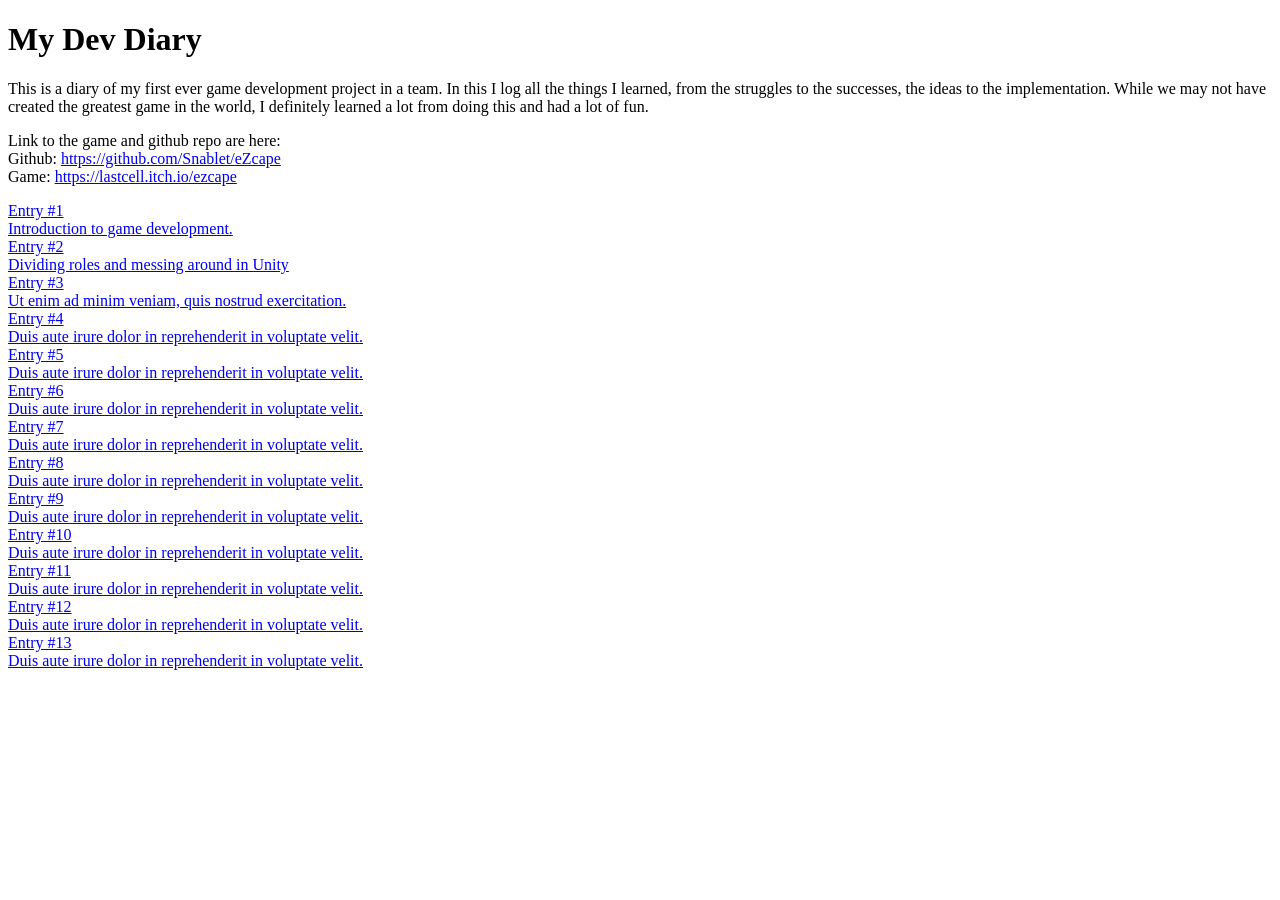
==== index.html @ 2b4e0ff0 "updated links again fixed links not working" ====
<!DOCTYPE html>
<html lang="en">
<head>
  <meta charset="UTF-8">
  <meta name="viewport" content="width=device-width, initial-scale=1.0">
  <title>Blank Template · Latin Pages</title>
  <link rel="stylesheet" href="/DevDiary/style.css">
</head>
<body>

<div class="container">
  <h1 class="title">My Dev Diary</h1>

  <p class="description">
    This is a diary of my first ever game development project in a team. In this I log all the things I learned, from the 
    struggles to the successes, the ideas to the implementation. While we may not have created the greatest game in the world, 
    I definitely learned a lot from doing this and had a lot of fun.
    <div>
    Link to the game and github repo are here:

    <div>Github: <a href="https://github.com/Snablet/eZcape">https://github.com/Snablet/eZcape</a></div>
    <div>Game: <a href="https://lastcell.itch.io/ezcape">https://lastcell.itch.io/ezcape</a></div>
    <div>

  </p>

  <div class="links">
    <a href="page1.html" class="link-card" rel="noopener noreferrer">
      <div class="card-title">Entry #1</div>
      <div class="card-desc">Introduction to game development.</div>
    </a>

    <a href="page2.html" class="link-card" rel="noopener noreferrer">
      <div class="card-title">Entry #2</div>
      <div class="card-desc">Dividing roles and messing around in Unity</div>
    </a>

    <a href="page3.html" class="link-card" rel="noopener noreferrer">
      <div class="card-title">Entry #3</div>
      <div class="card-desc">Ut enim ad minim veniam, quis nostrud exercitation.</div>
    </a>

    <a href="page4.html" class="link-card" rel="noopener noreferrer">
      <div class="card-title">Entry #4</div>
      <div class="card-desc">Duis aute irure dolor in reprehenderit in voluptate velit.</div>
    </a>
    
    <a href="page5.html" class="link-card" rel="noopener noreferrer">
      <div class="card-title">Entry #5</div>
      <div class="card-desc">Duis aute irure dolor in reprehenderit in voluptate velit.</div>
    </a>

    <a href="page6.html" class="link-card" rel="noopener noreferrer">
      <div class="card-title">Entry #6</div>
      <div class="card-desc">Duis aute irure dolor in reprehenderit in voluptate velit.</div>
    </a>

    <a href="page7.html" class="link-card" rel="noopener noreferrer">
      <div class="card-title">Entry #7</div>
      <div class="card-desc">Duis aute irure dolor in reprehenderit in voluptate velit.</div>
    </a>

    <a href="page8.html" class="link-card" rel="noopener noreferrer">
      <div class="card-title">Entry #8</div>
      <div class="card-desc">Duis aute irure dolor in reprehenderit in voluptate velit.</div>
    </a>

    <a href="page9.html" class="link-card" rel="noopener noreferrer">
      <div class="card-title">Entry #9</div>
      <div class="card-desc">Duis aute irure dolor in reprehenderit in voluptate velit.</div>
    </a>

    <a href="page10.html" class="link-card" rel="noopener noreferrer">
      <div class="card-title">Entry #10</div>
      <div class="card-desc">Duis aute irure dolor in reprehenderit in voluptate velit.</div>
    </a>

    <a href="page11.html" class="link-card" rel="noopener noreferrer">
      <div class="card-title">Entry #11</div>
      <div class="card-desc">Duis aute irure dolor in reprehenderit in voluptate velit.</div>
    </a>

    <a href="page12.html" class="link-card" rel="noopener noreferrer">
      <div class="card-title">Entry #12</div>
      <div class="card-desc">Duis aute irure dolor in reprehenderit in voluptate velit.</div>
    </a>

    <a href="page13.html" class="link-card" rel="noopener noreferrer">
      <div class="card-title">Entry #13</div>
      <div class="card-desc">Duis aute irure dolor in reprehenderit in voluptate velit.</div>
    </a>
  </div>
</div>

</body>
</html>
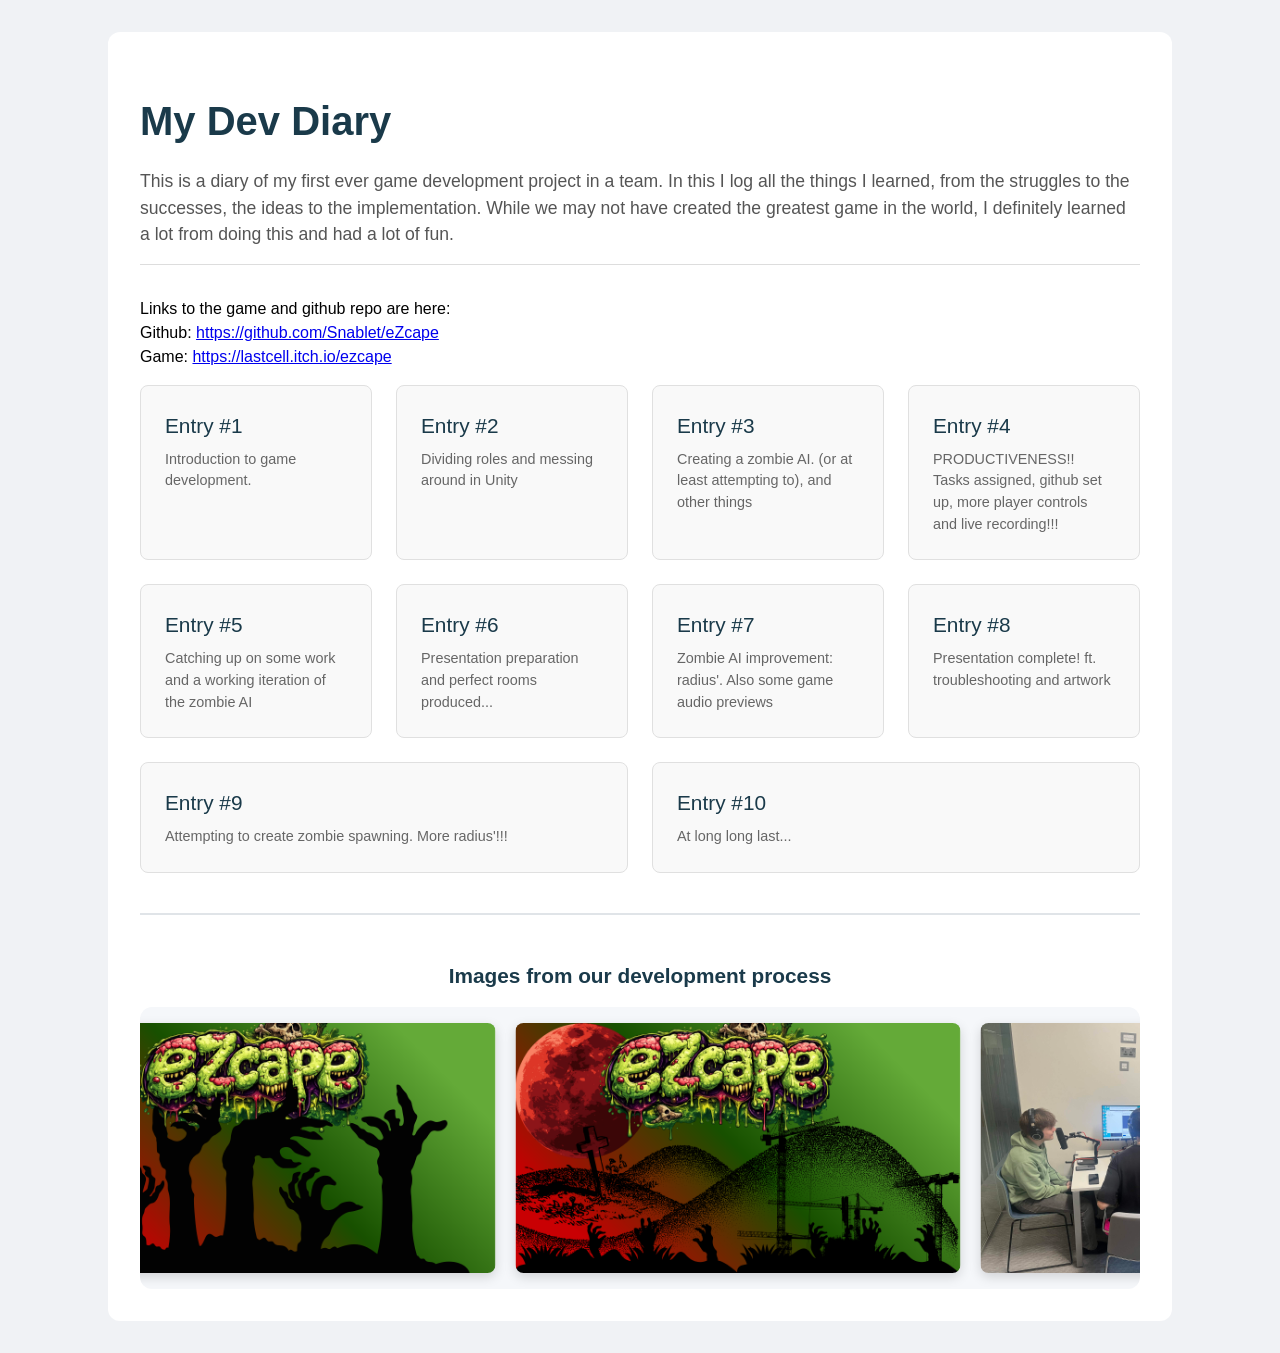
==== commit 58e1dbd2: "Uploading all old files from computer Successfully fixed and edited each entry appropriately" ====
--- a/index.html
+++ b/index.html
@@ -3,8 +3,10 @@
 <head>
   <meta charset="UTF-8">
   <meta name="viewport" content="width=device-width, initial-scale=1.0">
-  <title>Blank Template · Latin Pages</title>
+  <title>Dev Diary</title>
   <link rel="stylesheet" href="/DevDiary/style.css">
+  <title>Dev Diary!!!</title>
+  <link rel="stylesheet" href="style.css">
 </head>
 <body>
 
@@ -16,7 +18,7 @@
     struggles to the successes, the ideas to the implementation. While we may not have created the greatest game in the world, 
     I definitely learned a lot from doing this and had a lot of fun.
     <div>
-    Link to the game and github repo are here:
+    Links to the game and github repo are here:
 
     <div>Github: <a href="https://github.com/Snablet/eZcape">https://github.com/Snablet/eZcape</a></div>
     <div>Game: <a href="https://lastcell.itch.io/ezcape">https://lastcell.itch.io/ezcape</a></div>
@@ -37,60 +39,125 @@
 
     <a href="page3.html" class="link-card" rel="noopener noreferrer">
       <div class="card-title">Entry #3</div>
-      <div class="card-desc">Ut enim ad minim veniam, quis nostrud exercitation.</div>
+      <div class="card-desc">Creating a zombie AI. (or at least attempting to), and other things</div>
     </a>
 
     <a href="page4.html" class="link-card" rel="noopener noreferrer">
       <div class="card-title">Entry #4</div>
-      <div class="card-desc">Duis aute irure dolor in reprehenderit in voluptate velit.</div>
+      <div class="card-desc">PRODUCTIVENESS!! Tasks assigned, github set up, more player controls and live recording!!!</div>
     </a>
     
     <a href="page5.html" class="link-card" rel="noopener noreferrer">
       <div class="card-title">Entry #5</div>
-      <div class="card-desc">Duis aute irure dolor in reprehenderit in voluptate velit.</div>
+      <div class="card-desc">Catching up on some work and a working iteration of the zombie AI</div>
     </a>
 
     <a href="page6.html" class="link-card" rel="noopener noreferrer">
       <div class="card-title">Entry #6</div>
-      <div class="card-desc">Duis aute irure dolor in reprehenderit in voluptate velit.</div>
+      <div class="card-desc">Presentation preparation and perfect rooms produced...</div>
     </a>
 
     <a href="page7.html" class="link-card" rel="noopener noreferrer">
       <div class="card-title">Entry #7</div>
-      <div class="card-desc">Duis aute irure dolor in reprehenderit in voluptate velit.</div>
+      <div class="card-desc">Zombie AI improvement: radius'. Also some game audio previews</div>
     </a>
 
     <a href="page8.html" class="link-card" rel="noopener noreferrer">
       <div class="card-title">Entry #8</div>
-      <div class="card-desc">Duis aute irure dolor in reprehenderit in voluptate velit.</div>
+      <div class="card-desc">Presentation complete! ft. troubleshooting and artwork</div>
     </a>
 
     <a href="page9.html" class="link-card" rel="noopener noreferrer">
       <div class="card-title">Entry #9</div>
-      <div class="card-desc">Duis aute irure dolor in reprehenderit in voluptate velit.</div>
+      <div class="card-desc">Attempting to create zombie spawning. More radius'!!!</div>
     </a>
 
     <a href="page10.html" class="link-card" rel="noopener noreferrer">
       <div class="card-title">Entry #10</div>
-      <div class="card-desc">Duis aute irure dolor in reprehenderit in voluptate velit.</div>
-    </a>
-
-    <a href="page11.html" class="link-card" rel="noopener noreferrer">
-      <div class="card-title">Entry #11</div>
-      <div class="card-desc">Duis aute irure dolor in reprehenderit in voluptate velit.</div>
-    </a>
-
-    <a href="page12.html" class="link-card" rel="noopener noreferrer">
-      <div class="card-title">Entry #12</div>
-      <div class="card-desc">Duis aute irure dolor in reprehenderit in voluptate velit.</div>
-    </a>
-
-    <a href="page13.html" class="link-card" rel="noopener noreferrer">
-      <div class="card-title">Entry #13</div>
-      <div class="card-desc">Duis aute irure dolor in reprehenderit in voluptate velit.</div>
+      <div class="card-desc">At long long last...</div>
     </a>
   </div>
 </div>
+  
+  <div class="banner-container">
+    <h3 class="banner-title">Images from our development process</h3>
+    <div class="marquee-wrapper">
+      <div class="marquee-track" id="marqueeTrack"></div>
+    </div>
+  </div>
+</div>
+<script>
+const screenshotFiles = [];
+//change 12 to number of images
+for (let i = 1; i <= 17; i++) {
+  screenshotFiles.push(`/assets/images/${i}.png`);
+}
 
+const marqueeTrack = document.getElementById("marqueeTrack");
+let lastRandomIndex = -1;
+
+function getRandomImage() {
+  let randomIndex = Math.floor(Math.random() * screenshotFiles.length);
+  
+  while (randomIndex === lastRandomIndex) {
+    randomIndex = Math.floor(Math.random() * screenshotFiles.length);
+  }
+  
+  lastRandomIndex = randomIndex;
+  return screenshotFiles[randomIndex];
+}
+
+function createImageElement(src) {
+  const img = document.createElement("img");
+  img.src = src;
+  img.alt = "Development screenshot";
+  img.loading = "lazy";
+  return img;
+}
+//change number to the amount of images you want it to be scrolling through at once
+const numberOfImages = 30;
+
+for (let i = 0; i < numberOfImages; i++) {
+  const randomImage = getRandomImage();
+  const img = createImageElement(randomImage);
+  marqueeTrack.appendChild(img);
+}
+
+for (let i = 0; i < numberOfImages; i++) {
+  const randomImage = getRandomImage();
+  const img = createImageElement(randomImage);
+  marqueeTrack.appendChild(img.cloneNode(true));
+}
+
+setInterval(() => {
+  const allImages = marqueeTrack.querySelectorAll("img");
+  const numberOfImagesToReplace = Math.floor(Math.random() * 5) + 3;
+  
+  for (let i = 0; i < numberOfImagesToReplace; i++) {
+    const randomImageIndex = Math.floor(Math.random() * allImages.length);
+    const newRandomImage = getRandomImage();
+    allImages[randomImageIndex].src = newRandomImage;
+  }
+}, 5000);
+
+let scrollPosition = 0;
+//change scroll speed here (higher=faster)
+const scrollSpeed = 1.5;
+
+function scrollMarquee() {
+  scrollPosition -= scrollSpeed;
+  marqueeTrack.style.transform = `translateX(${scrollPosition}px)`;
+  
+  const trackWidth = marqueeTrack.scrollWidth / 2;
+  
+  if (Math.abs(scrollPosition) >= trackWidth) {
+    scrollPosition = 0;
+  }
+  
+  requestAnimationFrame(scrollMarquee);
+}
+
+scrollMarquee();
+</script>
 </body>
 </html>
--- a/style.css
+++ b/style.css
@@ -0,0 +1,220 @@
+body {
+  background: #f0f2f5;
+  font-family: Arial, Helvetica, sans-serif;
+  margin: 0;
+  padding: 2rem;
+  line-height: 1.5;
+}
+
+.container {
+  max-width: 1000px;
+  margin: 0 auto;
+  background: white;
+  padding: 2rem;
+  border-radius: 12px;
+}
+
+.title {
+  font-size: 2.5rem;
+  margin-bottom: 0.5rem;
+  color: #1a3a4a;
+}
+
+.description {
+  font-size: 1.1rem;
+  color: #555;
+  margin-bottom: 2rem;
+  padding-bottom: 1rem;
+  border-bottom: 1px solid #ddd;
+}
+
+.links {
+  display: flex;
+  gap: 1.5rem;
+  flex-wrap: wrap;
+}
+
+.link-card {
+  flex: 1;
+  min-width: 180px;
+  background: #f9f9f9;
+  padding: 1.5rem;
+  border-radius: 8px;
+  text-decoration: none;
+  color: #333;
+  border: 1px solid #e0e0e0;
+  transition: 0.2s;
+}
+
+.link-card:hover {
+  background: #eef2f5;
+  border-color: #aaa;
+}
+
+.card-icon {
+  font-size: 2rem;
+  margin-bottom: 0.75rem;
+}
+
+.card-title {
+  font-size: 1.3rem;
+  margin-bottom: 0.5rem;
+  color: #1a3a4a;
+}
+
+.card-desc {
+  font-size: 0.9rem;
+  color: #666;
+}
+
+@media (max-width: 700px) {
+  .links {
+    flex-direction: column;
+  }
+  .link-card {
+    min-width: auto;
+  }
+  body {
+    padding: 1rem;
+  }
+}
+
+/* Banner Styles */
+.banner-container {
+  margin-top: 2.5rem;
+  padding-top: 1.5rem;
+  border-top: 2px solid #e0e4e8;
+  text-align: center;
+}
+
+.banner-title {
+  font-size: 1.3rem;
+  color: #1a3a4a;
+  margin-bottom: 1rem;
+}
+
+.marquee-wrapper {
+  width: 100%;
+  overflow: hidden;
+  background: #f5f7fa;
+  border-radius: 12px;
+  padding: 1rem 0;
+  position: relative;
+}
+
+.marquee-track {
+  display: flex;
+  gap: 20px;
+  width: fit-content;
+}
+
+.marquee-track img {
+  height: 250px;
+  width: auto;
+  border-radius: 8px;
+  box-shadow: 0 4px 12px rgba(0,0,0,0.15);
+  object-fit: cover;
+  transition: transform 0.2s;
+}
+
+.marquee-track img:hover {
+  transform: scale(1.05);
+}
+
+.banner-caption {
+  margin-top: 0.75rem;
+  font-size: 0.85rem;
+  color: #666;
+  font-style: italic;
+}
+
+@keyframes scrollHorizontal {
+  0% {
+    transform: translateX(0);
+  }
+  100% {
+    transform: translateX(-50%);
+  }
+}
+
+@media (max-width: 768px) {
+  .marquee-track img {
+    height: 150px;
+  }
+}
+
+/* Page Styles (for diary entries) */
+.page-container { 
+  max-width: 900px; 
+  margin: 2rem auto; 
+  background: #f0f2f5; 
+  border-radius: 2rem; 
+  box-shadow: 0 12px 30px rgba(0,0,0,0.05); 
+  padding: 2rem;
+}
+
+.white-box {
+  background: white;
+  border-radius: 1.5rem;
+  padding: 2rem;
+  box-shadow: 0 2px 8px rgba(0,0,0,0.05);
+}
+
+.page-title { 
+  font-size: 2.2rem; 
+  font-weight: 700; 
+  color: #1f3b4c; 
+  margin-bottom: 0.5rem; 
+  padding-bottom: 0.75rem; 
+  border-bottom: 3px solid #1f3b4c; 
+  display: inline-block; 
+}
+
+.latin-sample { 
+  background: transparent; 
+  padding: 0; 
+  border-left: none; 
+  line-height: 1.6; 
+  margin: 1.5rem 0; 
+}
+
+.button-group {
+  display: flex;
+  justify-content: space-between;
+  align-items: center;
+  margin-top: 2rem;
+  padding-top: 1rem;
+  border-top: 1px solid #e0e4e8;
+  gap: 1rem;
+  flex-wrap: wrap;
+}
+
+.right-buttons {
+  display: flex;
+  gap: 0.8rem;
+}
+
+.back-link, .nav-btn {
+  display: inline-block;
+  padding: 0.6rem 1.2rem;
+  background: #eef2f6;
+  border-radius: 2rem;
+  text-decoration: none;
+  color: #1f3b4c;
+  font-weight: 500;
+  transition: background 0.2s;
+  border: none;
+  cursor: pointer;
+  font-size: 0.9rem;
+}
+
+.back-link:hover, .nav-btn:hover {
+  background: #dfe6ed;
+}
+
+.nav-btn.disabled {
+  background: #cccccc;
+  cursor: not-allowed;
+  pointer-events: none;
+  opacity: 0.6;
+}
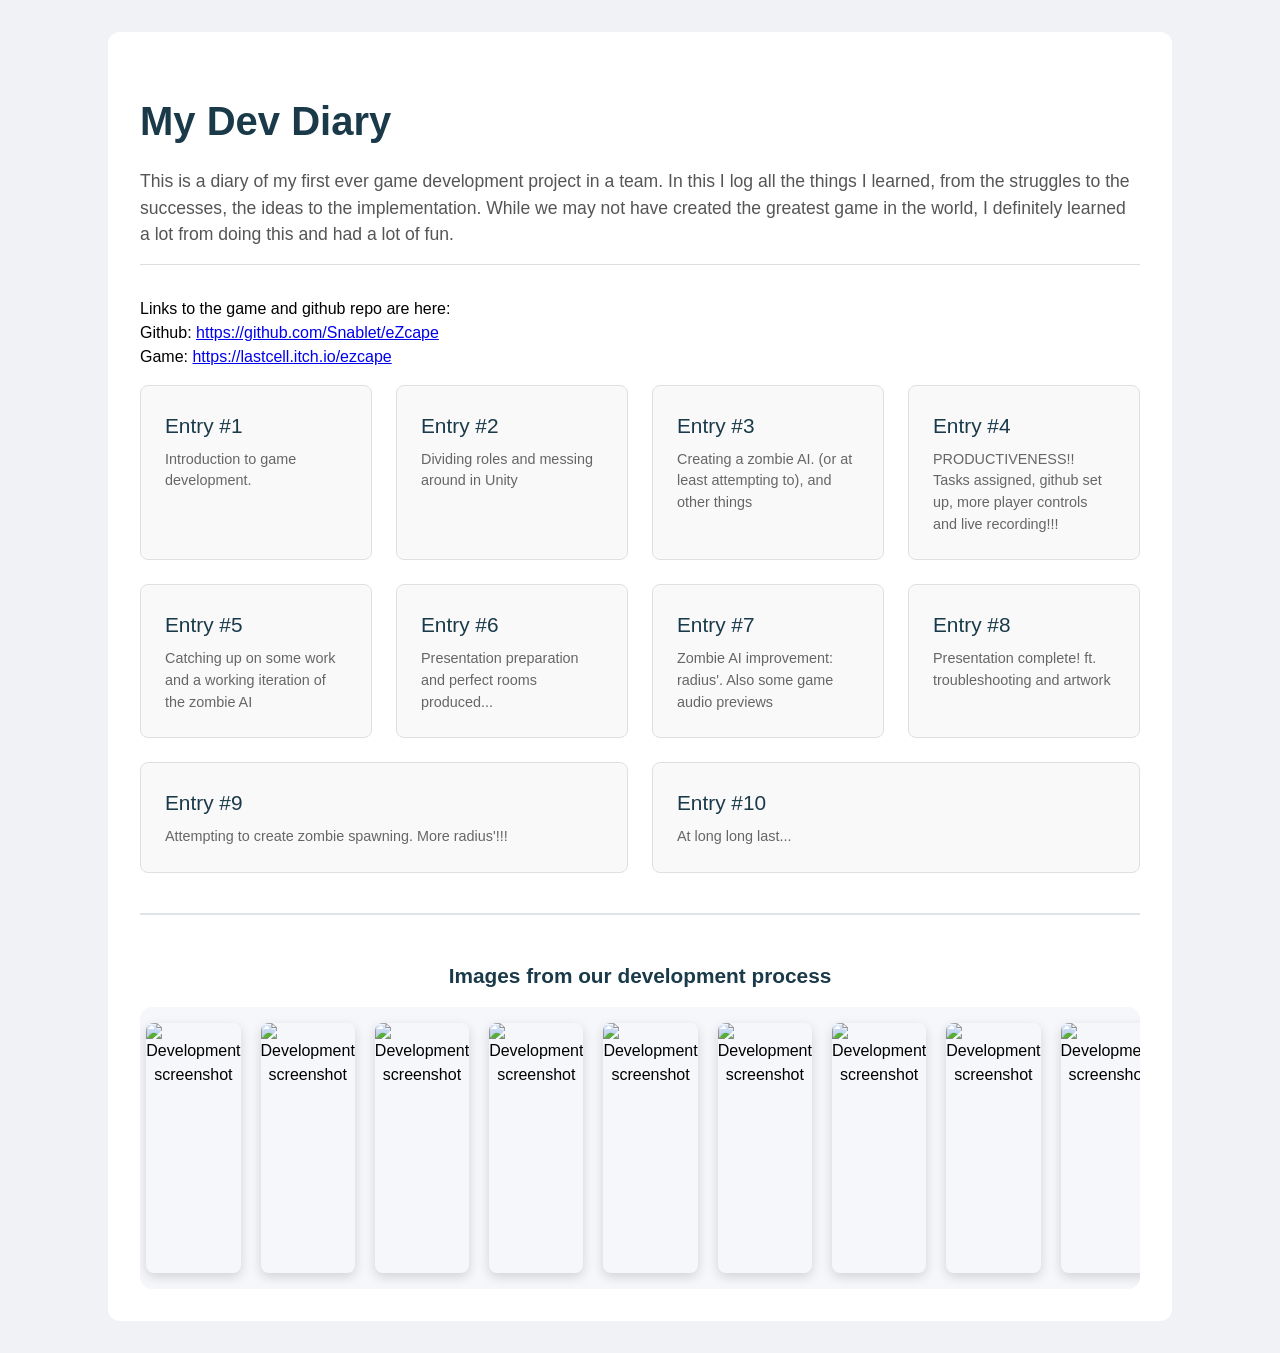
==== commit 154f490f: "changed typo in index" ====
--- a/index.html
+++ b/index.html
@@ -90,7 +90,7 @@
 const screenshotFiles = [];
 //change 12 to number of images
 for (let i = 1; i <= 17; i++) {
-  screenshotFiles.push(`/assets/images/${i}.png`);
+  screenshotFiles.push("/assets/images/${i}.png");
 }
 
 const marqueeTrack = document.getElementById("marqueeTrack");
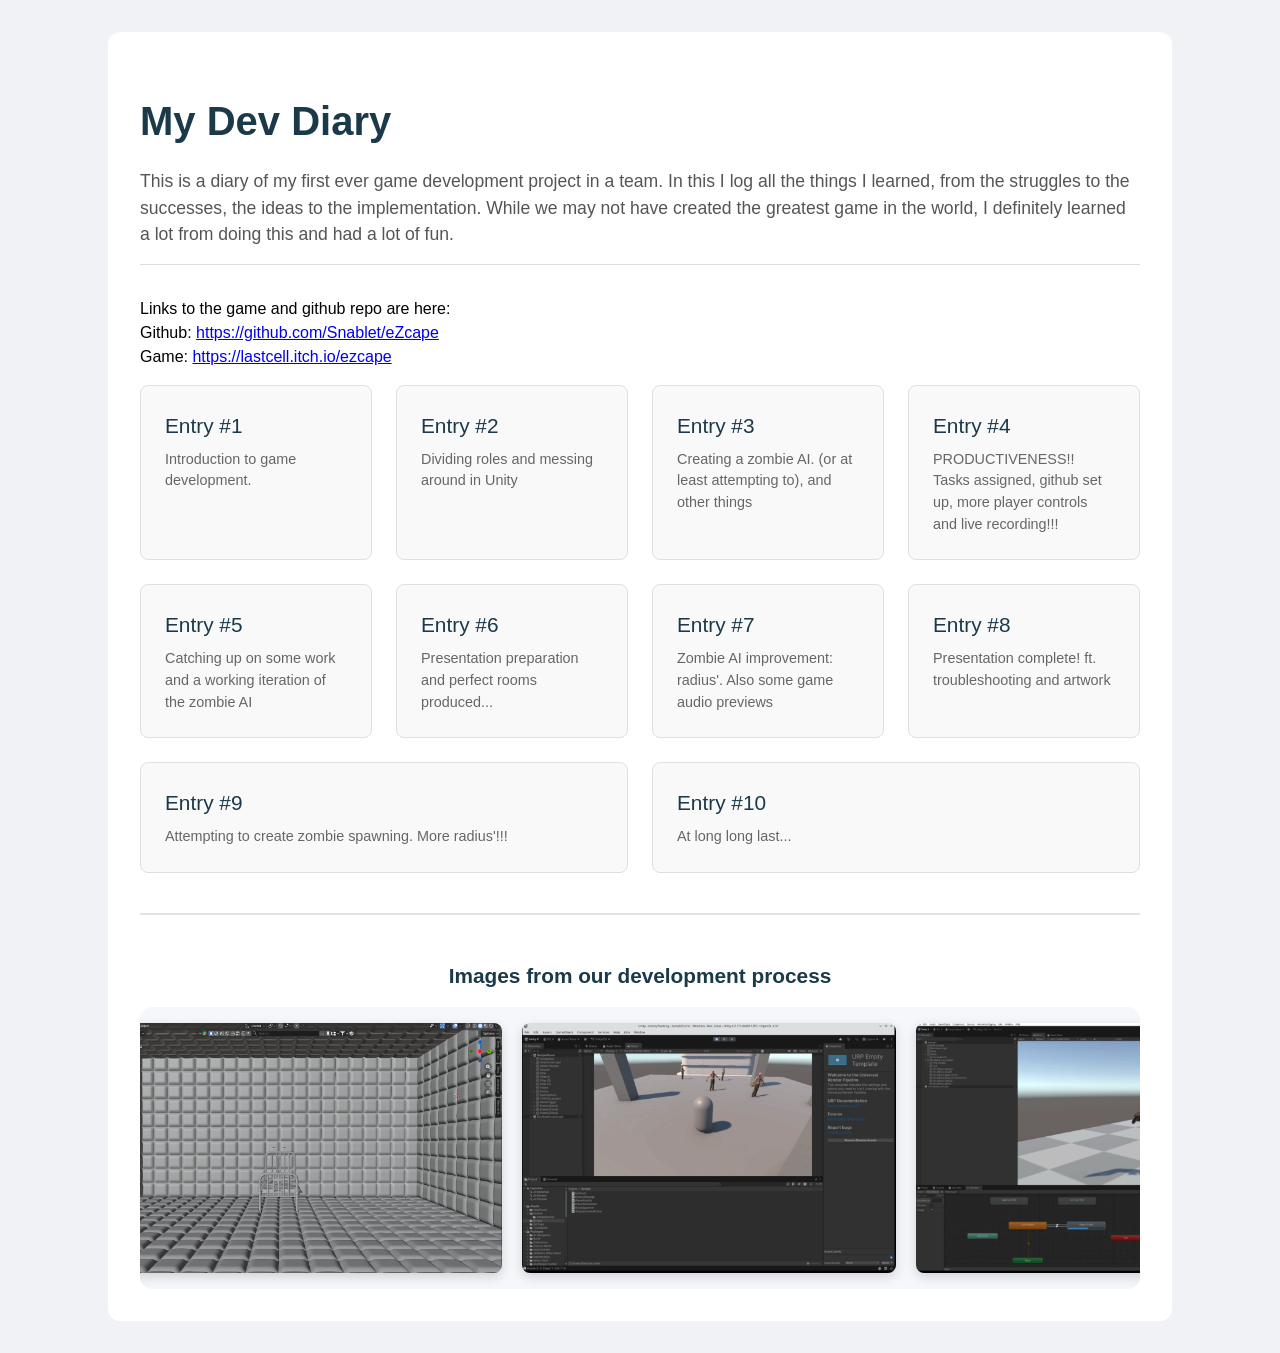
==== commit 8b4716dd: "format test" ====
--- a/index.html
+++ b/index.html
@@ -90,7 +90,7 @@
 const screenshotFiles = [];
 //change 12 to number of images
 for (let i = 1; i <= 17; i++) {
-  screenshotFiles.push("/assets/images/${i}.png");
+  screenshotFiles.push(`./assets/images/${i}.png`);
 }
 
 const marqueeTrack = document.getElementById("marqueeTrack");
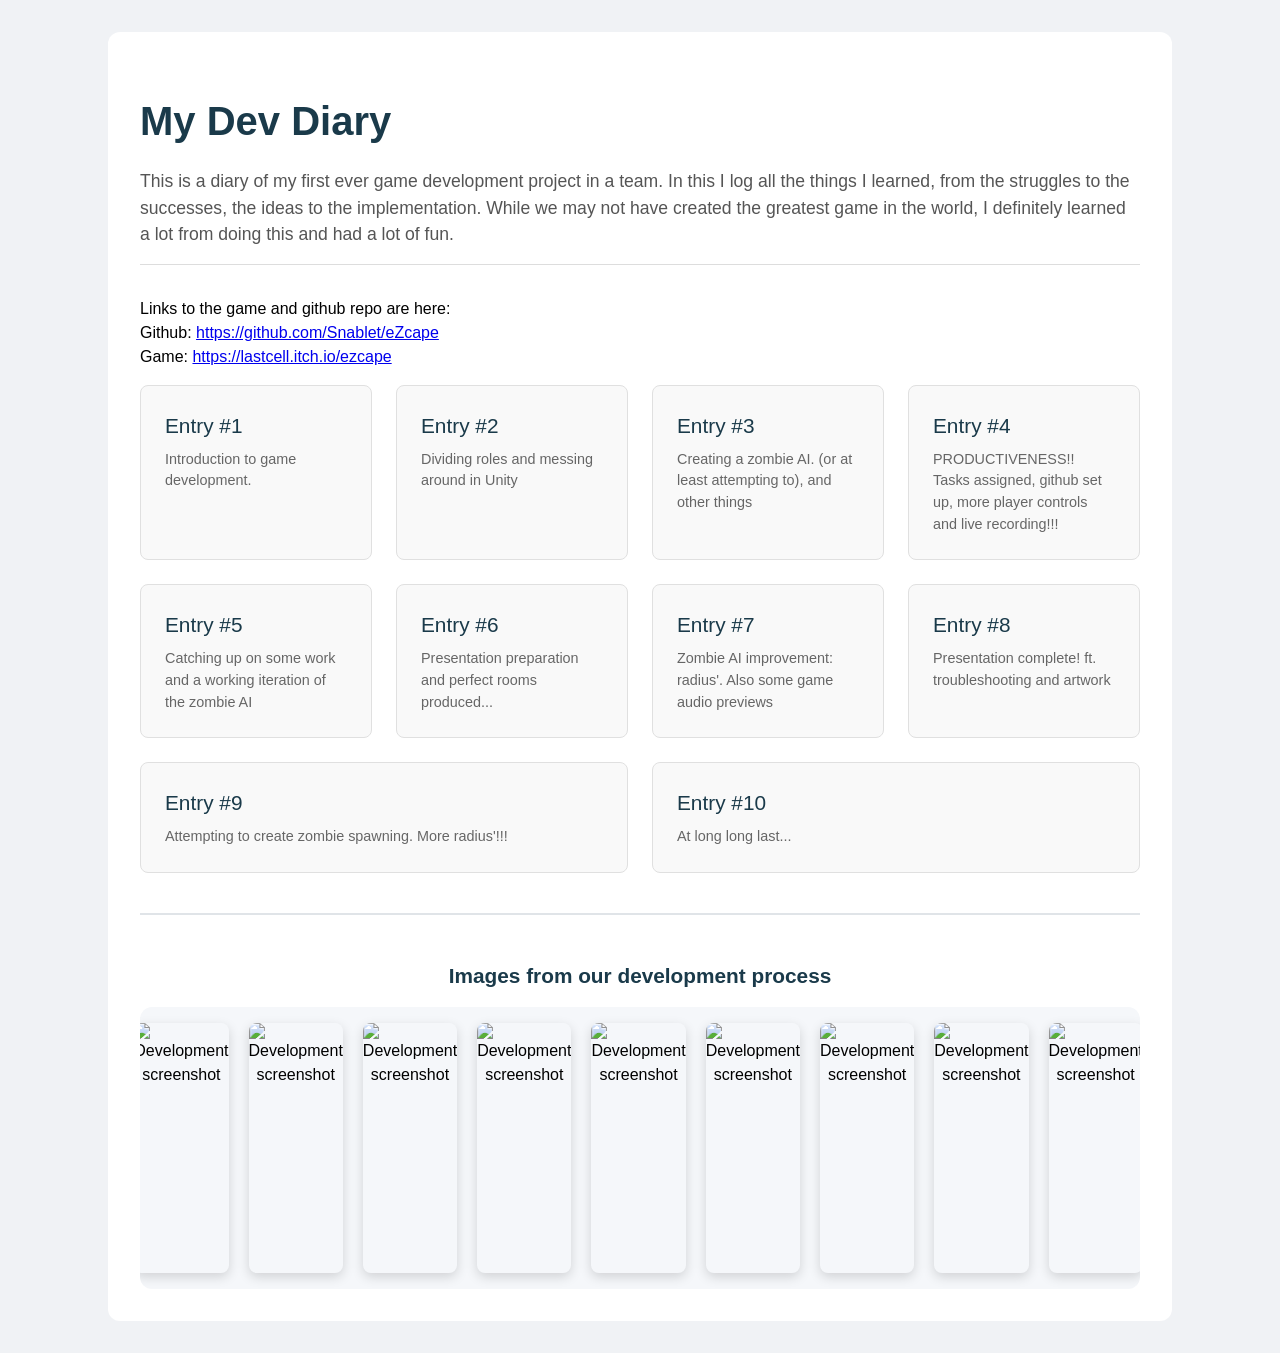
==== commit 797c7636: "format test 2" ====
--- a/index.html
+++ b/index.html
@@ -90,7 +90,7 @@
 const screenshotFiles = [];
 //change 12 to number of images
 for (let i = 1; i <= 17; i++) {
-  screenshotFiles.push(`./assets/images/${i}.png`);
+  screenshotFiles.push(`/DevDiary/assets/images/${i}.png`);
 }
 
 const marqueeTrack = document.getElementById("marqueeTrack");
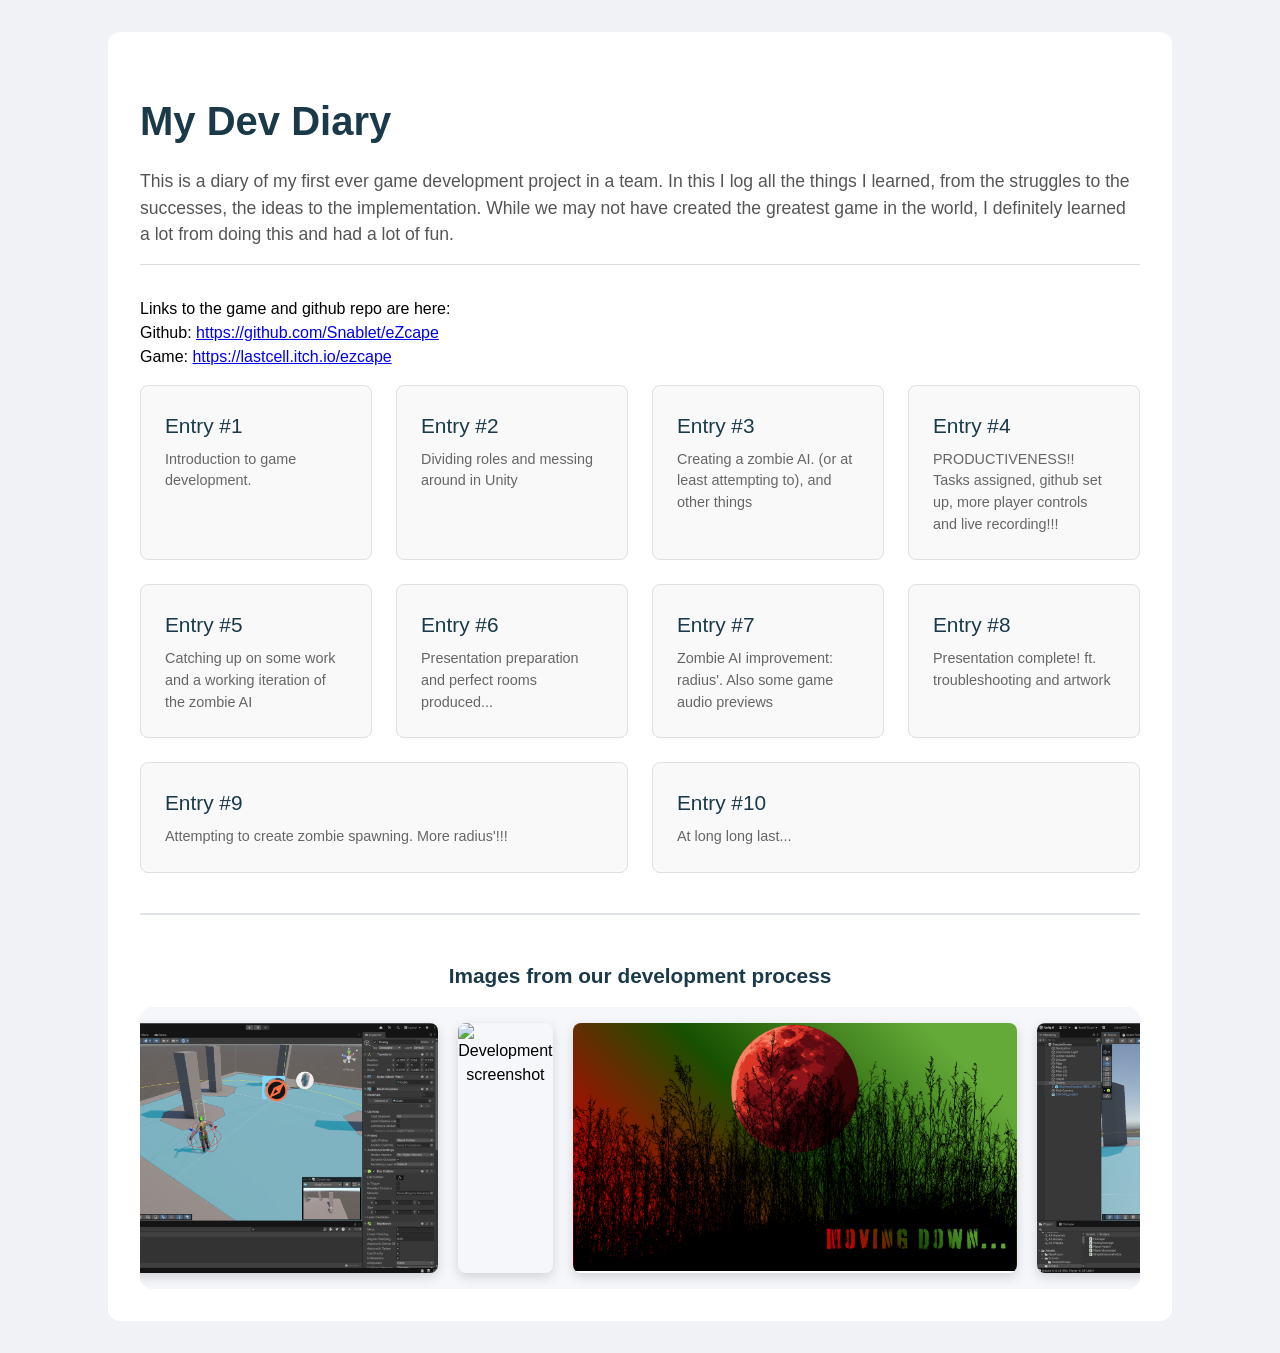
==== commit 62e25637: "trying new image pan code" ====
--- a/index.html
+++ b/index.html
@@ -87,11 +87,26 @@
   </div>
 </div>
 <script>
-const screenshotFiles = [];
-//change 12 to number of images
-for (let i = 1; i <= 17; i++) {
-  screenshotFiles.push(`/DevDiary/assets/images/${i}.png`);
-}
+const screenshotFiles = [
+  "assets/images/1.png",
+  "assets/images/2.png",
+  "assets/images/3.png",
+  "assets/images/4.png",
+  "assets/images/5.png",
+  "assets/images/6.png",
+  "assets/images/7.png",
+  "assets/images/8.png",
+  "assets/images/9.png",
+  "assets/images/10.png",
+  "assets/images/11.png",
+  "assets/images/12.png",
+  "assets/images/13.png",
+  "assets/images/14.png",
+  "assets/images/15.png",
+  "assets/images/16.png",
+  "assets/images/17.png",
+  "assets/images/18.png"
+];
 
 const marqueeTrack = document.getElementById("marqueeTrack");
 let lastRandomIndex = -1;
@@ -114,8 +129,8 @@
   img.loading = "lazy";
   return img;
 }
-//change number to the amount of images you want it to be scrolling through at once
-const numberOfImages = 30;
+
+const numberOfImages = 25;
 
 for (let i = 0; i < numberOfImages; i++) {
   const randomImage = getRandomImage();
@@ -141,7 +156,6 @@
 }, 5000);
 
 let scrollPosition = 0;
-//change scroll speed here (higher=faster)
 const scrollSpeed = 1.5;
 
 function scrollMarquee() {
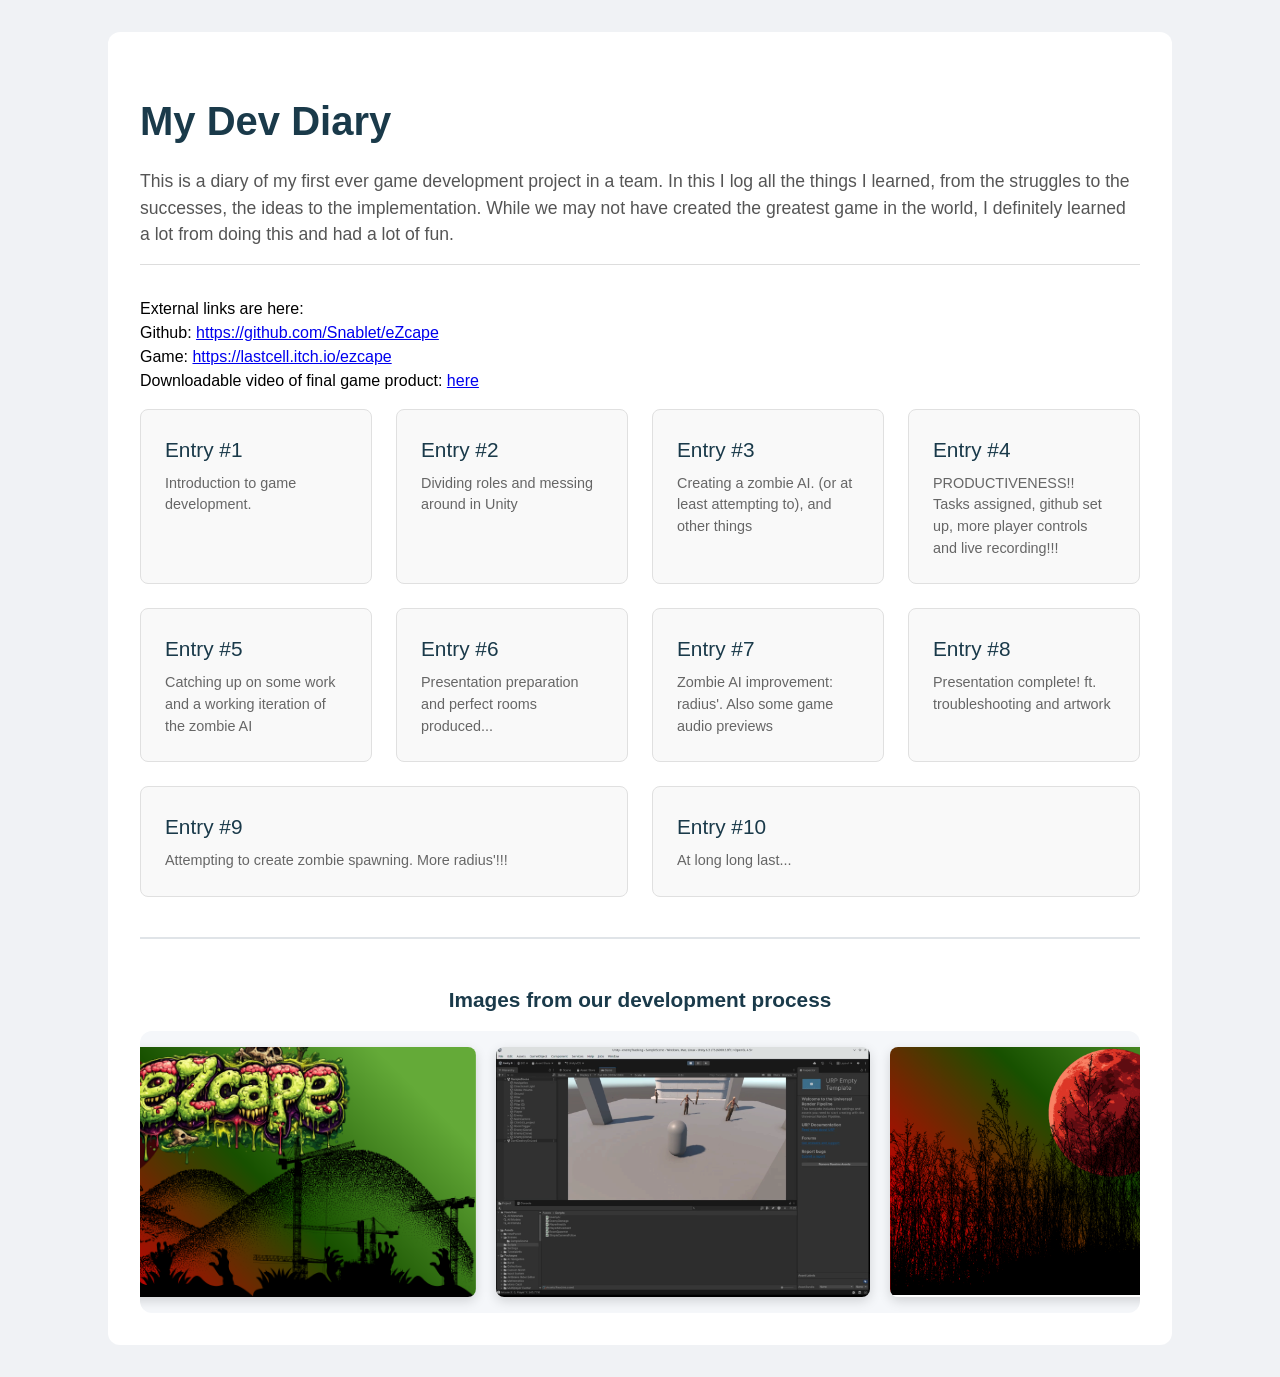
==== commit 61859a1b: "updated links list" ====
--- a/index.html
+++ b/index.html
@@ -18,11 +18,11 @@
     struggles to the successes, the ideas to the implementation. While we may not have created the greatest game in the world, 
     I definitely learned a lot from doing this and had a lot of fun.
     <div>
-    Links to the game and github repo are here:
+    External links are here:
 
     <div>Github: <a href="https://github.com/Snablet/eZcape">https://github.com/Snablet/eZcape</a></div>
     <div>Game: <a href="https://lastcell.itch.io/ezcape">https://lastcell.itch.io/ezcape</a></div>
-    <div>
+    <div>Downloadable video of final game product: <a href="https://drive.google.com/file/d/1woD3ohqsD6MgP3oDkG9upV1ySIiuMQrd/view?usp=sharing">here</a></div>
 
   </p>
 
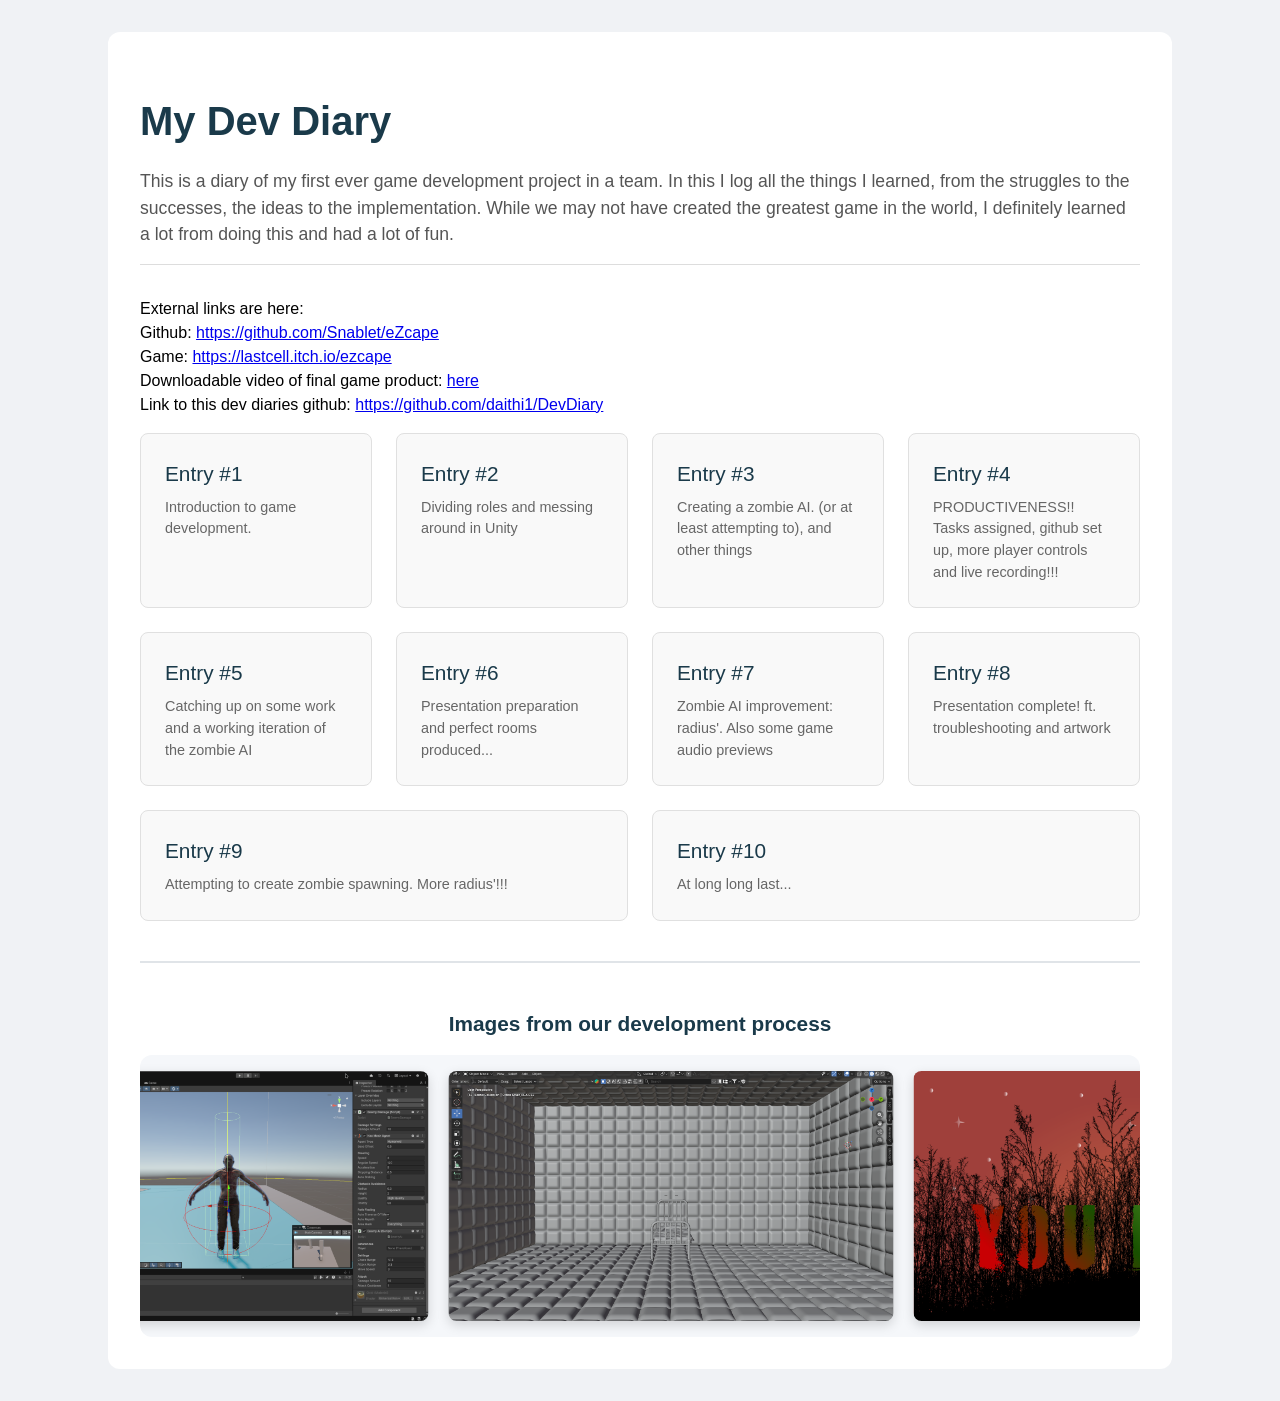
==== commit 52eb6624: "added 1 more link" ====
--- a/index.html
+++ b/index.html
@@ -23,6 +23,7 @@
     <div>Github: <a href="https://github.com/Snablet/eZcape">https://github.com/Snablet/eZcape</a></div>
     <div>Game: <a href="https://lastcell.itch.io/ezcape">https://lastcell.itch.io/ezcape</a></div>
     <div>Downloadable video of final game product: <a href="https://drive.google.com/file/d/1woD3ohqsD6MgP3oDkG9upV1ySIiuMQrd/view?usp=sharing">here</a></div>
+    <div>Link to this dev diaries github: <a href="https://github.com/daithi1/DevDiary">https://github.com/daithi1/DevDiary</a></div>
 
   </p>
 
